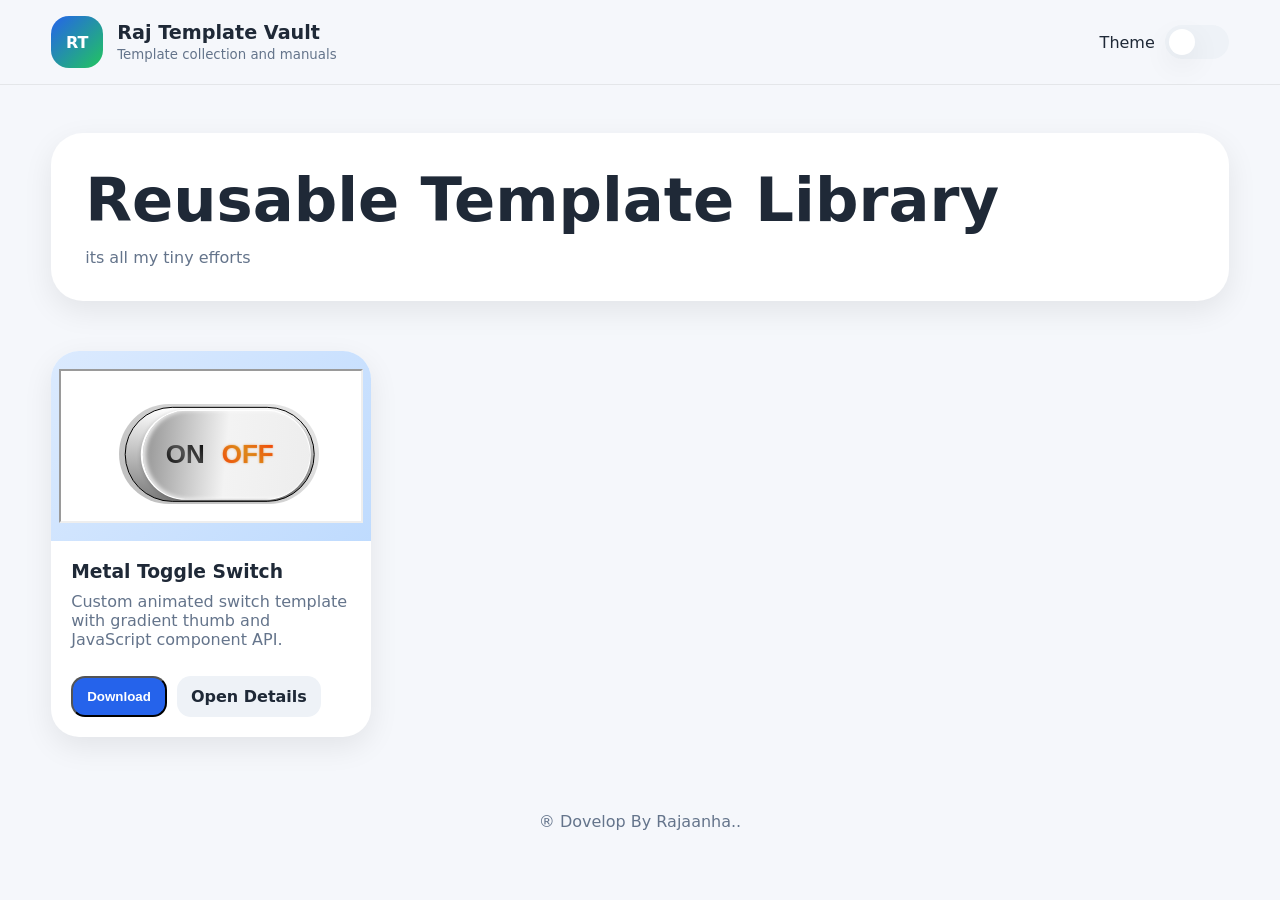
==== index.html @ 2ccccbfc "first commit" ====
<!DOCTYPE html>
<html lang="en">
<head>
<meta charset="UTF-8" />
<meta name="viewport" content="width=device-width,initial-scale=1.0" />
<title>Raj Template Vault</title>
<link rel="stylesheet" href="./css/index.css">
<style>
	
	


	.content{padding:20px}
	.content h3{margin-bottom:10px}
	.content p{color:var(--muted);min-height:70px}
	
	
	
</style>
</head>
<body>
	<header>
		<div class="container nav">
			<div class="brand">
				<div class="logo">RT</div>
				<div>
					<h1>Raj Template Vault</h1>
					<small style="color:var(--muted)">Template collection and manuals</small>
				</div>
			</div>
			<div class="switchWrap">
				<span>Theme</span>
				<button class="toggle" id="themeBtn" aria-label="theme toggle">
					<div class="knob"></div>
				</button>
			</div>
		</div>
	</header>

	<main class="container">
		<section class="hero">
			<div class="heroBox">
				<h2>Reusable Template Library</h2>
				<p>its all my tiny efforts</p>
			</div>
		</section>

		<section id="templates">
			<div class="grid">

				<a href="./toggleSwitch/redme.html" class="card">
				<div class="preview">
					<iframe class="iframe" src="./toggleSwitch/ToggleSwitch.html"></iframe>
				</div>
				
				<div class="content">
					<h3>Metal Toggle Switch</h3>
					<p>Custom animated switch template with gradient thumb and JavaScript component API.</p>
					<div class="actions">
						<button type="button" class="btn primary" onclick="window.location.href='./web-Template/ToggleSwitch.html'">Download</button>
						<span class="btn">Open Details</span>
					</div>
				</div>
			</a>

			<!-- <a href="#login-detail" class="card">
			<div class="preview">Login Form Preview</div>
			<div class="content">
			<h3>Glass Login Template</h3>
			<p>Responsive authentication UI starter template.</p>
			<div class="actions">
			<span class="btn primary">Download</span>
			<span class="btn">Open Details</span>
			</div>
			</div>
			</a>

			<a href="#slider-detail" class="card">
			<div class="preview">Card Slider Preview</div>
			<div class="content">
			<h3>Card Carousel</h3>
			<p>Interactive sliding card component for product or portfolio displays.</p>
			<div class="actions">
			<span class="btn primary">Download</span>
			<span class="btn">Open Details</span>
			</div>
			</div>
			</a>

			</div> -->
		</section>
	</main>

	<footer>&reg; Dovelop By Rajaanha..</footer>

<script>
const btn=document.getElementById('themeBtn');
btn.addEventListener('click',()=>{
 document.body.classList.toggle('dark');
});
</script>
</body>
</html>
---- css/index.css ----
@import url("./base.css");

	header{
		position:sticky;top:0;z-index:50;
		backdrop-filter:blur(12px);
		background:color-mix(in srgb,var(--bg) 86%, transparent);
		border-bottom:1px solid rgba(128,128,128,.15);
	}
	.nav{
		display:flex;justify-content:space-between;align-items:center;padding:16px 0;
	}
	.brand{display:flex;gap:14px;align-items:center}
	.logo{
		width:52px;height:52px;border-radius:18px;
		display:grid;place-items:center;
		background:linear-gradient(135deg,var(--accent),#22c55e);
		font-weight:800;color:white;
	}
	.brand h1{font-size:1.2rem}
	.switchWrap{display:flex;gap:10px;align-items:center}
	.toggle{
		width:64px;height:34px;border-radius:999px;background:var(--surface2);padding:4px;cursor:pointer;position:relative;border:none;
	}
	.knob{width:26px;height:26px;border-radius:50%;background:var(--surface);box-shadow:var(--shadow);transition:transform .25s ease}
	body.dark .knob{transform:translateX(30px)}
	.hero{padding:48px 0 20px}
	.heroBox{background:var(--surface);box-shadow:var(--shadow);border-radius:32px;padding:34px}
	.hero h2{font-size:clamp(2rem,5vw,3.8rem);line-height:1.1}
	.hero p{margin-top:14px;color:var(--muted);max-width:760px}
	section{padding:30px 0}
	.grid{
		display: flex;
		width : 20rem;
		gap:24px
	}
	.card{
		background:var(--surface);border-radius:28px;overflow:hidden;box-shadow:var(--shadow);transition:transform .22s ease;
	}

		.card:hover{transform:translateY(-4px)}
	.preview{
		height:190px;
		background:linear-gradient(135deg,#dbeafe,#bfdbfe);
		display:grid;place-items:center;font-size:1.2rem;font-weight:700;color:#1e3a8a;
	}
	body.dark .preview{background:linear-gradient(135deg,#1e293b,#334155);color:#93c5fd}
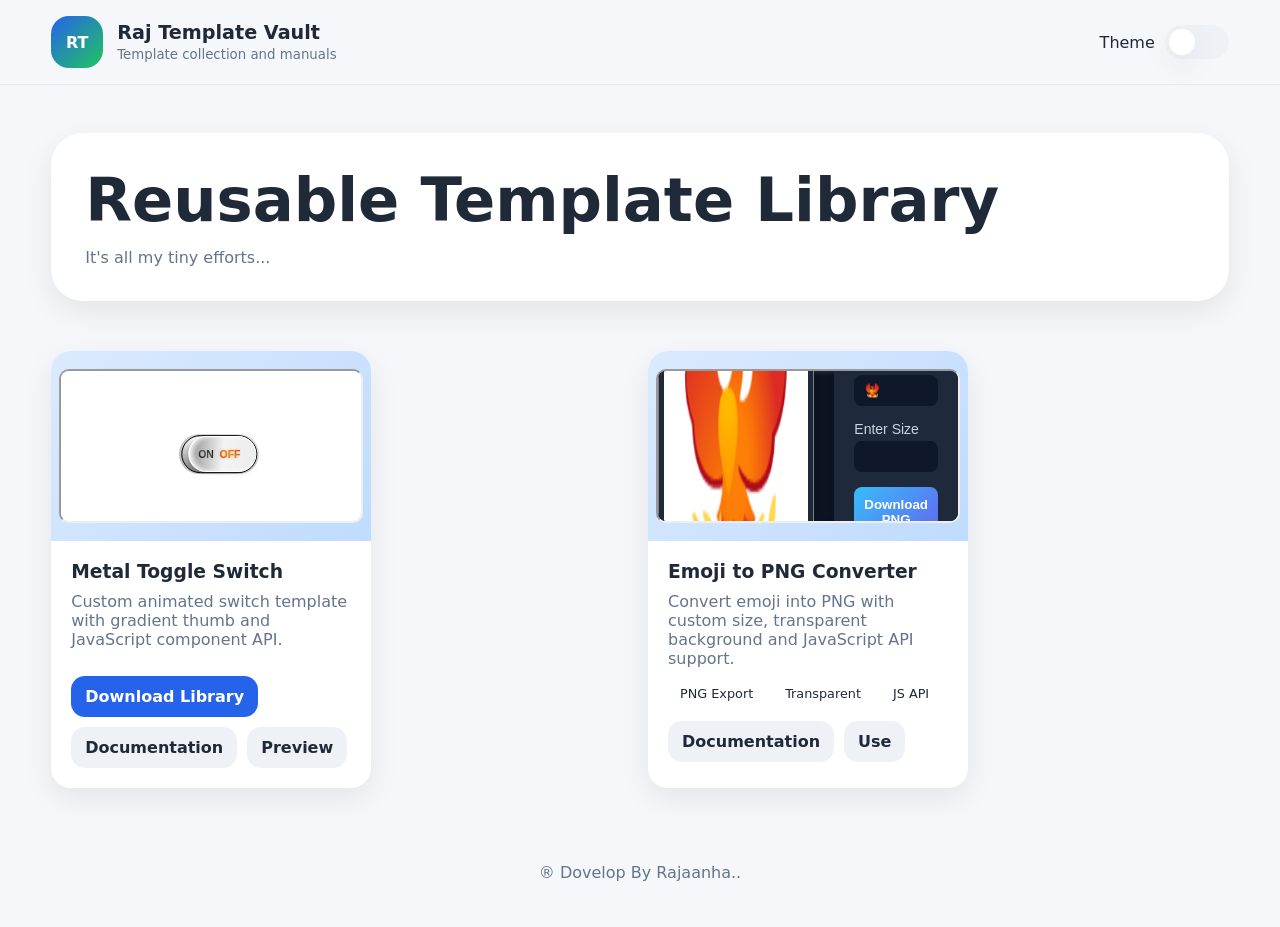
==== commit e530802a: "add emoji2png" ====
--- a/index.html
+++ b/index.html
@@ -6,16 +6,6 @@
 <title>Raj Template Vault</title>
 <link rel="stylesheet" href="./css/index.css">
 <style>
-	
-	
-
-
-	.content{padding:20px}
-	.content h3{margin-bottom:10px}
-	.content p{color:var(--muted);min-height:70px}
-	
-	
-	
 </style>
 </head>
 <body>
@@ -41,14 +31,12 @@
 		<section class="hero">
 			<div class="heroBox">
 				<h2>Reusable Template Library</h2>
-				<p>its all my tiny efforts</p>
+				<p>It's all my tiny efforts...</p>
 			</div>
 		</section>
 
-		<section id="templates">
-			<div class="grid">
-
-				<a href="./toggleSwitch/redme.html" class="card">
+		<section class="templates">
+			<div class="grid  card">
 				<div class="preview">
 					<iframe class="iframe" src="./toggleSwitch/ToggleSwitch.html"></iframe>
 				</div>
@@ -57,37 +45,38 @@
 					<h3>Metal Toggle Switch</h3>
 					<p>Custom animated switch template with gradient thumb and JavaScript component API.</p>
 					<div class="actions">
-						<button type="button" class="btn primary" onclick="window.location.href='./web-Template/ToggleSwitch.html'">Download</button>
-						<span class="btn">Open Details</span>
+						<a class="btn primary" href="./toggleSwitch/toggleSwitch.js" download>Download Library</a>
+						<a class="btn" href="./toggleSwitch/Documentation.html">Documentation</a>
+						<a href="./toggleSwitch/ToggleSwitch.html" class="btn">Preview</a>
 					</div>
 				</div>
-			</a>
+			</div>
 
-			<!-- <a href="#login-detail" class="card">
-			<div class="preview">Login Form Preview</div>
-			<div class="content">
-			<h3>Glass Login Template</h3>
-			<p>Responsive authentication UI starter template.</p>
-			<div class="actions">
-			<span class="btn primary">Download</span>
-			<span class="btn">Open Details</span>
+			<div class="grid card">
+				<div class="preview">
+					<!-- Live Demo -->
+					<iframe class="iframe" src="./emoji2png/emoji2png.html"></iframe>
+				</div>
+				<div class="content">
+					<h3>Emoji to PNG Converter</h3>
+					<p> Convert emoji into PNG with custom size, transparent background and JavaScript API support.</p>
+
+
+					<!-- mini feature tags -->
+					<div class="featureTags">
+						<span>PNG Export</span>
+						<span>Transparent</span>
+						<span>JS API</span>
+					</div>
+
+					<div class="actions">
+						<!-- <a class="btn primary" href="./emoji2png/emoji2png.js" download="emoji2png.js"> Download Library </a> -->
+						<a class="btn" href="./emoji2png/Documentation.html"> Documentation </a>
+						<a href="./emoji2png/emoji2png.html" class="btn">Use</a>
+					</div>
+				</div>
 			</div>
-			</div>
-			</a>
-
-			<a href="#slider-detail" class="card">
-			<div class="preview">Card Slider Preview</div>
-			<div class="content">
-			<h3>Card Carousel</h3>
-			<p>Interactive sliding card component for product or portfolio displays.</p>
-			<div class="actions">
-			<span class="btn primary">Download</span>
-			<span class="btn">Open Details</span>
-			</div>
-			</div>
-			</a>
-
-			</div> -->
+			
 		</section>
 	</main>
 
@@ -98,6 +87,25 @@
 btn.addEventListener('click',()=>{
  document.body.classList.toggle('dark');
 });
+// const cards = document.querySelectorAll(".cards");
+// cards.forEach((card)=>{
+	
+// });
+// const templates =  document.querySelector("#templates");
+// console.log(templates);
+// templates.addEventListener("click", (e)=>{
+// 	const target = e.target;
+// 	console.log(e.target);
+// 	e.target.closest(".actions");
+// 	console.log(e.target.closest(".card"));
+// 	console.log(e.target.closest(".card").dataset.base);
+
+// 	console.log(target.type);
+// 	if (target.type === "button"){
+// 		console.log("button");
+// 	}
+
+// });
 </script>
 </body>
 </html>
--- a/css/index.css
+++ b/css/index.css
@@ -1,46 +1,164 @@
 @import url("./base.css");
 
-	header{
-		position:sticky;top:0;z-index:50;
-		backdrop-filter:blur(12px);
-		background:color-mix(in srgb,var(--bg) 86%, transparent);
-		border-bottom:1px solid rgba(128,128,128,.15);
-	}
-	.nav{
-		display:flex;justify-content:space-between;align-items:center;padding:16px 0;
-	}
-	.brand{display:flex;gap:14px;align-items:center}
-	.logo{
-		width:52px;height:52px;border-radius:18px;
-		display:grid;place-items:center;
-		background:linear-gradient(135deg,var(--accent),#22c55e);
-		font-weight:800;color:white;
-	}
-	.brand h1{font-size:1.2rem}
-	.switchWrap{display:flex;gap:10px;align-items:center}
-	.toggle{
-		width:64px;height:34px;border-radius:999px;background:var(--surface2);padding:4px;cursor:pointer;position:relative;border:none;
-	}
-	.knob{width:26px;height:26px;border-radius:50%;background:var(--surface);box-shadow:var(--shadow);transition:transform .25s ease}
-	body.dark .knob{transform:translateX(30px)}
-	.hero{padding:48px 0 20px}
-	.heroBox{background:var(--surface);box-shadow:var(--shadow);border-radius:32px;padding:34px}
-	.hero h2{font-size:clamp(2rem,5vw,3.8rem);line-height:1.1}
-	.hero p{margin-top:14px;color:var(--muted);max-width:760px}
-	section{padding:30px 0}
-	.grid{
-		display: flex;
-		width : 20rem;
-		gap:24px
-	}
-	.card{
-		background:var(--surface);border-radius:28px;overflow:hidden;box-shadow:var(--shadow);transition:transform .22s ease;
-	}
+header {
+	position: sticky;
+	top: 0;
+	z-index: 50;
+	backdrop-filter: blur(12px);
+	background: color-mix(in srgb, var(--bg) 86%, transparent);
+	border-bottom: 1px solid rgba(128, 128, 128, 0.15);
+}
+.nav {
+	display: flex;
+	justify-content: space-between;
+	align-items: center;
+	padding: 16px 0;
+}
+.brand {
+	display: flex;
+	gap: 14px;
+	align-items: center;
+}
+.logo {
+	width: 52px;
+	height: 52px;
+	border-radius: 18px;
+	display: grid;
+	place-items: center;
+	background: linear-gradient(135deg, var(--accent), #22c55e);
+	font-weight: 800;
+	color: white;
+}
+.brand h1 {
+	font-size: 1.2rem;
+}
+.switchWrap {
+	display: flex;
+	gap: 10px;
+	align-items: center;
+}
+.toggle {
+	width: 64px;
+	height: 34px;
+	border-radius: 999px;
+	background: var(--surface2);
+	padding: 4px;
+	cursor: pointer;
+	position: relative;
+	border: none;
+}
+.knob {
+	width: 26px;
+	height: 26px;
+	border-radius: 50%;
+	background: var(--surface);
+	box-shadow: var(--shadow);
+	transition: transform 0.25s ease;
+}
+body.dark .knob {
+	transform: translateX(30px);
+}
+.hero {
+	padding: 48px 0 20px;
+}
+.heroBox {
+	background: var(--surface);
+	box-shadow: var(--shadow);
+	border-radius: 32px;
+	padding: 34px;
+}
+.hero h2 {
+	font-size: clamp(2rem, 5vw, 3.8rem);
+	line-height: 1.1;
+}
+.hero p {
+	margin-top: 14px;
+	color: var(--muted);
+	max-width: 760px;
+}
+section {
+	padding: 30px 0;
+}
+.templates {
+	display: grid;
+	grid-template-columns: repeat(auto-fit, minmax(20rem, 1fr));
+	gap: 1rem;
+}
 
-		.card:hover{transform:translateY(-4px)}
-	.preview{
-		height:190px;
-		background:linear-gradient(135deg,#dbeafe,#bfdbfe);
-		display:grid;place-items:center;font-size:1.2rem;font-weight:700;color:#1e3a8a;
-	}
-	body.dark .preview{background:linear-gradient(135deg,#1e293b,#334155);color:#93c5fd}+/* .preview{
+
+position:relative;
+}
+
+.preview .iframe{
+width:100%;     
+height:100%;
+
+transform:scale(1);
+transform-origin:center;
+
+border:none;
+} */
+
+.grid {
+	/* display: flex; */
+	width: 20rem;
+	gap: 24px;
+}
+.card {
+	background: var(--surface);
+	border-radius: 20px;
+	/* overflow:hidden; */
+	box-shadow: var(--shadow);
+	transition: transform 0.22s ease;
+}
+
+.card:hover {
+	transform: translateY(-4px);
+}
+.card .preview {
+	height: 190px;
+	background: linear-gradient(135deg, #dbeafe, #bfdbfe);
+	border-top-left-radius: inherit;
+	border-top-right-radius: inherit;
+	display: grid;
+	place-items: center;
+	/* font-size:1.2rem; */
+	/* font-weight:700; */
+	/* color:#1e3a8a; */
+}
+.card .preview iframe {
+	/* border-top-left-radius: inherit;
+		border-top-right-radius: inherit; */
+	border-radius: 10px;
+}
+
+.card .content {
+	padding: 20px;
+}
+.card .content h3 {
+	margin-bottom: 10px;
+}
+.card .content p {
+	color: var(--muted);
+	min-height: 70px;
+}
+
+.card .featureTags {
+	display: flex;
+	gap: 8px;
+	flex-wrap: wrap;
+	margin: 12px 0;
+}
+
+.card .featureTags span {
+	padding: 6px 12px;
+	border-radius: 20px;
+	font-size: 0.8rem;
+	background: var(--surface);
+}
+
+body.dark .preview {
+	background: linear-gradient(135deg, #1e293b, #334155);
+	color: var(--accent);
+}
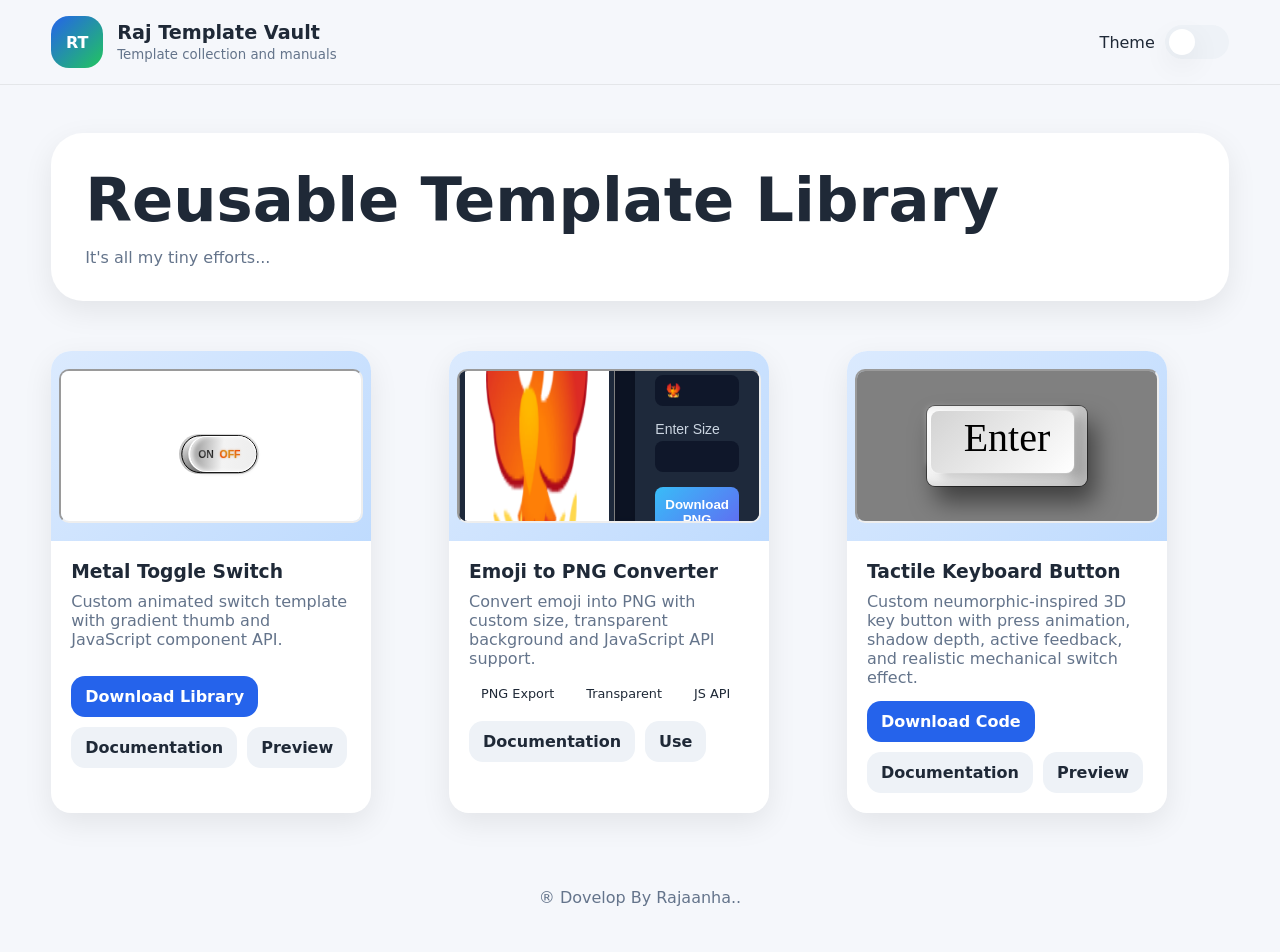
==== commit a7dc217b: "add keybord tectile button" ====
--- a/index.html
+++ b/index.html
@@ -77,6 +77,35 @@
 				</div>
 			</div>
 			
+
+			<div class="grid card">
+				<div class="preview">
+					<iframe class="iframe" src="./TactileKeyboardButton/TactileKeyboardButton.html"></iframe>
+				</div>
+
+				<div class="content">
+					<h3>Tactile Keyboard Button</h3>
+
+					<p>
+						Custom neumorphic-inspired 3D key button with press animation, 
+						shadow depth, active feedback, and realistic mechanical switch effect.
+					</p>
+
+					<div class="actions">
+						<a class="btn primary" href="./TactileKeyboardButton/TactileKeyboardButton.html" download>
+							Download Code
+						</a>
+
+						<a class="btn" href="./TactileKeyboardButton/Documentation.html">
+							Documentation
+						</a>
+
+						<a class="btn" href="./TactileKeyboardButton/TactileKeyboardButton.html">
+							Preview
+						</a>
+					</div>
+				</div>
+			</div>
 		</section>
 	</main>
 
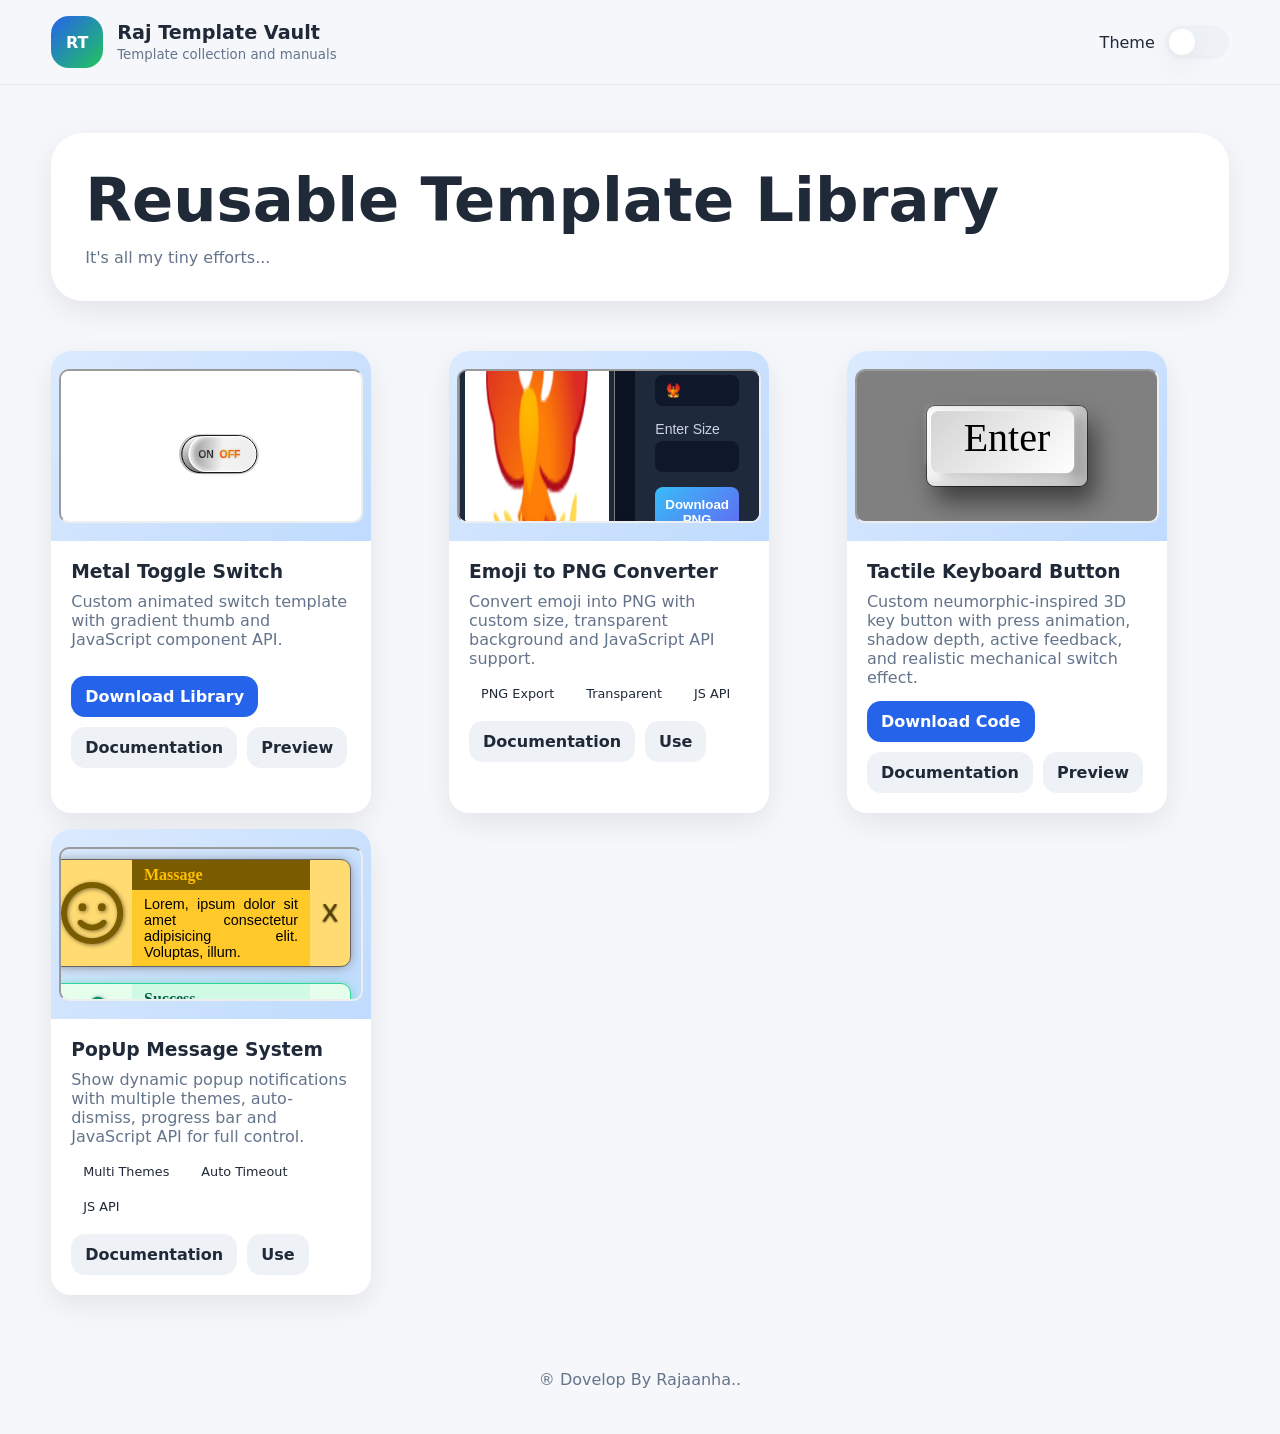
==== commit 82b85d5e: "add popmessage" ====
--- a/index.html
+++ b/index.html
@@ -106,6 +106,34 @@
 					</div>
 				</div>
 			</div>
+
+
+
+			<div class="grid card">
+				<div class="preview">
+					<!-- Live Demo -->
+					<iframe class="iframe" src="./popup_message/popUpmessage.html"></iframe>
+				</div>
+				<div class="content">
+					<h3>PopUp Message System</h3>
+					<p>
+						Show dynamic popup notifications with multiple themes, auto-dismiss,
+						progress bar and JavaScript API for full control.
+					</p>
+
+					<!-- mini feature tags -->
+					<div class="featureTags">
+						<span>Multi Themes</span>
+						<span>Auto Timeout</span>
+						<span>JS API</span>
+					</div>
+
+					<div class="actions">
+						<a class="btn" href="./popup_message/Documentation.html">Documentation</a>
+						<a href="./popup_message/popUpmessage.html" class="btn">Use</a>
+					</div>
+				</div>
+			</div>
 		</section>
 	</main>
 
